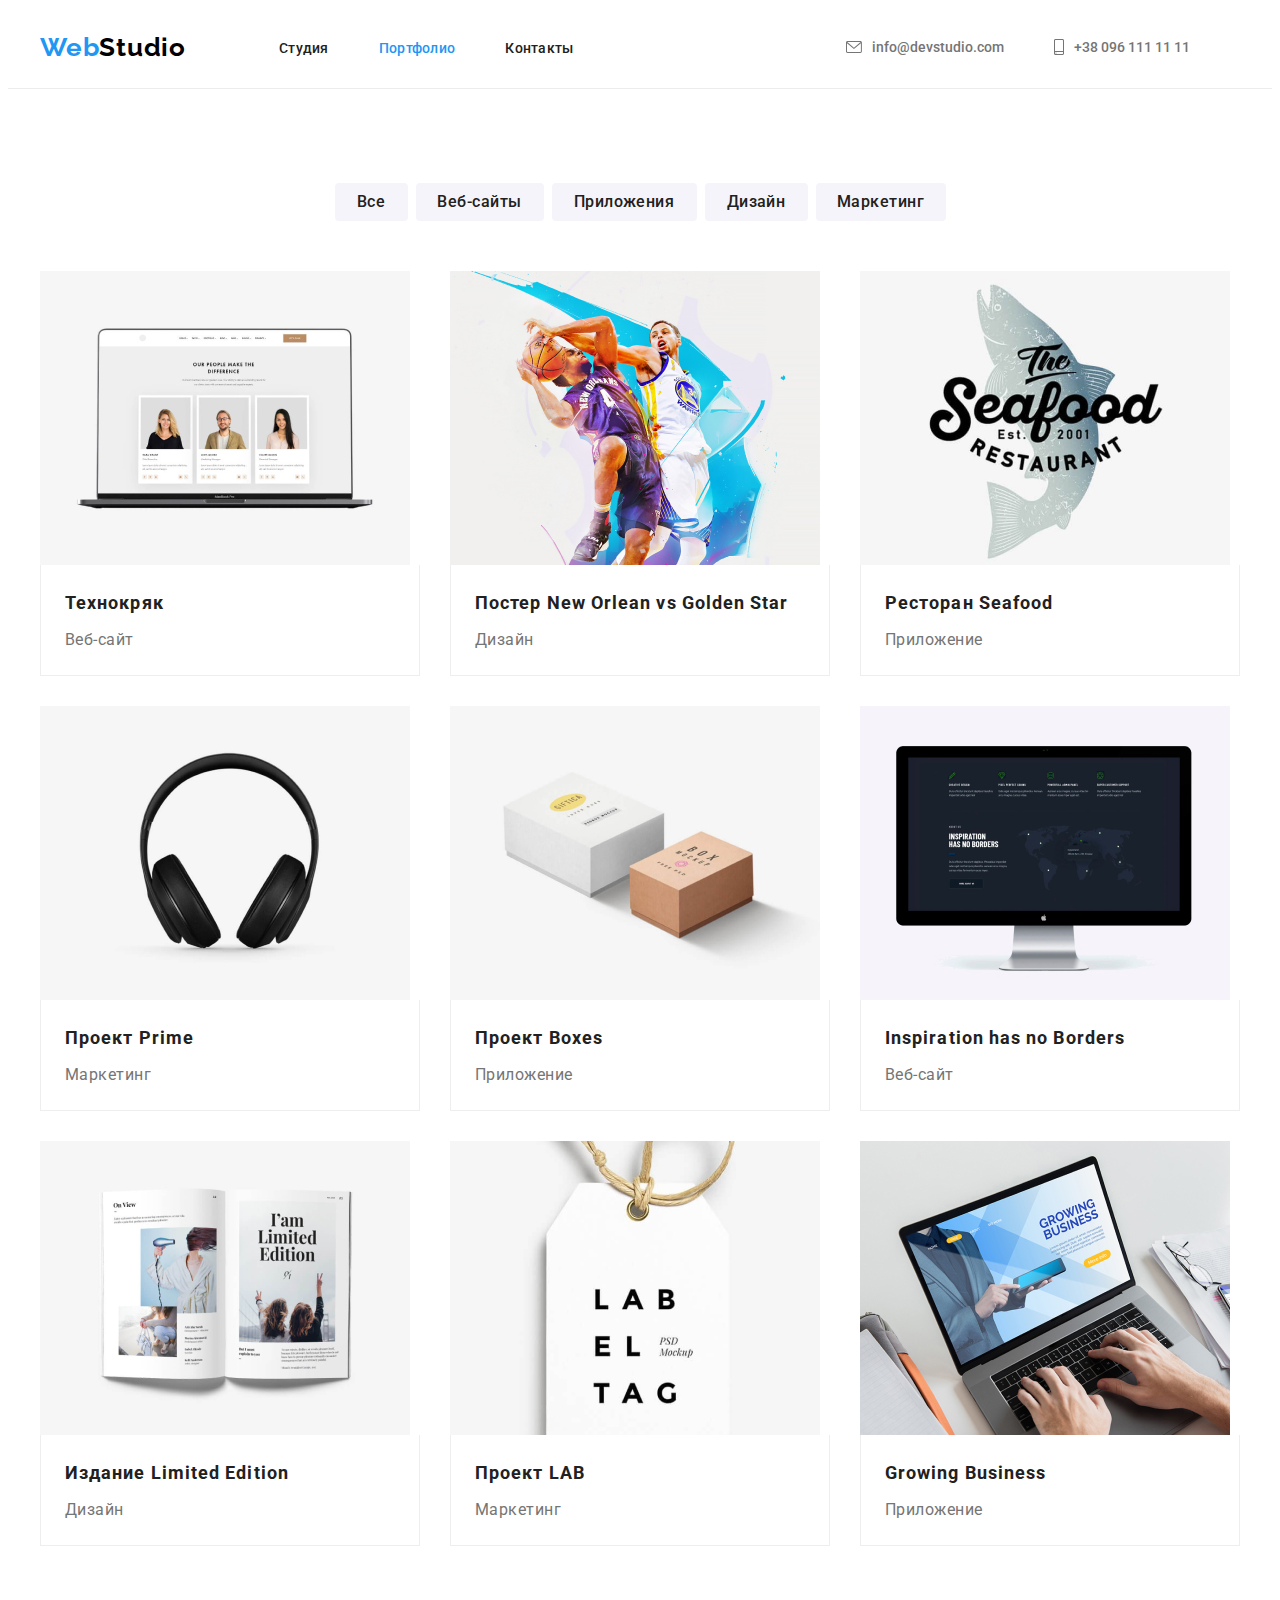
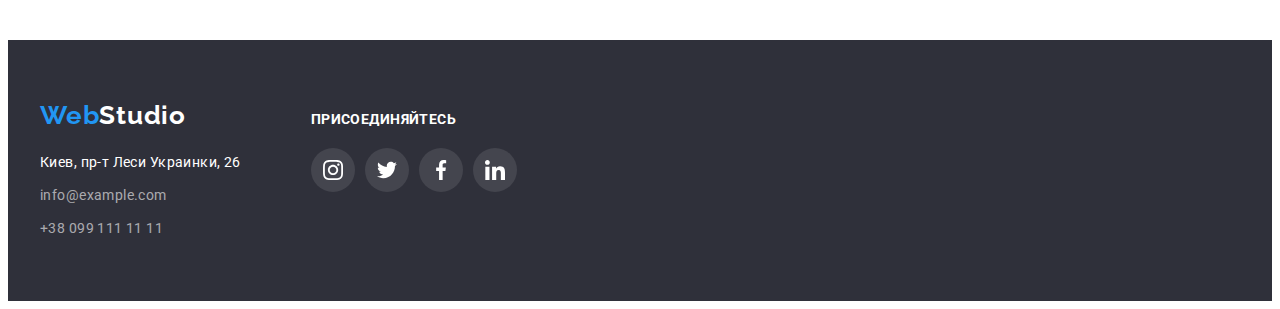
==== portfolio.html @ a83e665d "create copy" ====
<!DOCTYPE html>
<html lang="ru">

<head>
    <meta charset="UTF-8">
    <meta http-equiv="X-UA-Compatible" content="IE=edge">
    <meta name="viewport" content="width=device-width, initial-scale=1.0">
    <title>Document</title>
    <link rel="preconnect" href="https://fonts.googleapis.com">
    <link rel="preconnect" href="https://fonts.gstatic.com" crossorigin>
    <link href="https://fonts.googleapis.com/css2?family=Raleway:wght@700&family=Roboto:wght@400;500;700;900&display=swap"
        rel="stylesheet">
    <link rel="stylesheet" href="https://cdnjs.cloudflare.com/ajax/libs/modern-normalize/1.1.0/modern-normalize.min.css"
        integrity="sha512-wpPYUAdjBVSE4KJnH1VR1HeZfpl1ub8YT/NKx4PuQ5NmX2tKuGu6U/JRp5y+Y8XG2tV+wKQpNHVUX03MfMFn9Q=="
        crossorigin="anonymous" referrerpolicy="no-referrer" />
    <link rel="stylesheet" href="./css/styles.css" />
</head>

<body class="body">
    <header class="header">
        <div class="container header-container">
            <nav class="navigation">
                <a class="link logo" href="" lang="en"> <span class="second-color-logo">Web</span>Studio </a>
                <ul class="list navigation-list">
                    <li class="nv-lst"> <a class="link nav-list" href="./index.html">Студия</a></li>
                    <li class="nv-lst"> <a class="link nav-list curent" href="./portfolio.html">Портфолио</a></li>
                    <li class="nv-lst"> <a class="link nav-list" href="">Контакты</a></li>
                </ul>
            </nav>
            <ul class="list header-container">
                <li class="mail">
                    <div class="nav-link-cont">
                        <a class="link nav-contact" href="mailto:info@devstudio.com">
                            <svg class="mail-tel-svg" width="16" height="12">
                                <use href="./images/sprite.svg#icon-envelope">
                                </use>
                            </svg>
                            info@devstudio.com
                        </a>
                    </div>
                </li>
                <li class="mail">
                    <div class="nav-link-cont">
            
                        <a class="link nav-contact" href="tel:+380961111111">
                            <svg class="mail-tel-svg" width="10" height="16">
                                <use href="./images/sprite.svg#icon-smartphone"></use>
                            </svg>
                            +38 096 111 11 11
                        </a>
                    </div>
                </li>
            </ul>
        </div>
    </header>

    <main>
        <section class="section">
            <div class="container">
            <ul class="list list-buttons">
                <li class="items-button">
                    <button class="button-port" type="button">Все</button>
                </li>
                <li class="items-button">
                    <button class="button-port second-but" type="button">Веб-сайты</button>
                </li>
                <li class="items-button">
                    <button class="button-port third-but" type="button">Приложения</button>
                </li>
                <li class="items-button">
                    <button class="button-port fourth-but" type="button">Дизайн</button>
                </li>
                <li class="items-button">
                    <button class="button-port fifth-but" type="button">Маркетинг</button>
                </li>
            </ul>
            
            <ul class="list img-portfolio">
                <li class="list-pictures">
                    <a class=" link portfolio-links-card" href="">
                        <img src="./images/potfolio1.jpg" alt="фото команды технарей" width="370" height="294">
                        <div class="description-pic">
                            <h2 class="second-header-port">Технокряк</h2>
                            <p class="desc-port">Веб-сайт</p>
                        </div>
                    </a>
                    
                </li>
                <li class="list-pictures">
                    <a class=" link portfolio-links-card" href="">
                        <img src="./images/potfolio2.jpg" alt="парни баскетболисты" width="370" height="294">
                        <div class="description-pic">
                            <h2 class="second-header-port">Постер <span lang="en">New Orlean vs Golden Star</span></h2>
                            <p class="desc-port">Дизайн</p>
                        </div>
                    </a>
                    
                </li>
                <li class="list-pictures">
                    <a class=" link portfolio-links-card" href="">
                        <img src="./images/potfolio3.jpg" alt="логотип ресторана рыбы" width="370" height="294">
                        <div class="description-pic">
                            <h2 class="second-header-port">Ресторан <span lang="en">Seafood</span></h2>
                            <p class="desc-port">Приложение</p>
                        </div>
                    </a>
                </li>
                <li class="list-pictures">
                    <a class=" link portfolio-links-card" href="">
                        <img src="./images/potfolio4.jpg" alt="наушники" width="370" height="294">
                        <div class="description-pic">
                            <h2 class="second-header-port">Проект <span lang="en">Prime</span></h2>
                            <p class="desc-port">Маркетинг</p>
                        </div>
                    </a>
                </li>
                <li class="list-pictures">
                    <a class=" link portfolio-links-card" href="">
                        <img src="./images/potfolio5.jpg" alt="две коробки" width="370" height="294">
                        <div class="description-pic">
                            <h2 class="second-header-port">Проект <span lang="en">Boxes</span> </h2>
                            <p class="desc-port">Приложение</p>
                        </div>
                    </a>
                </li>
                <li class="list-pictures">
                    <a class=" link portfolio-links-card" href="">
                        <img src="./images/potfolio6.jpg" alt="монитор" width="370" height="294">
                        <div class="description-pic">
                            <h2 class="second-header-port" lang="en">Inspiration has no Borders</h2>
                            <p class="desc-port">Веб-сайт</p>
                        </div>
                    </a>
                    
                </li>
                <li class="list-pictures">
                    <a class=" link portfolio-links-card" href="">
                        <img src="./images/potfolio7.jpg" alt="развернутый журнал" width="370" height="294">
                        <div class="description-pic">
                            <h2 class="second-header-port">Издание <span lang="en">Limited Edition</span></h2>
                            <p class="desc-port">Дизайн</p>
                        </div>
                    </a>
                    
                </li>
                <li class="list-pictures">
                    <a class=" link portfolio-links-card" href="">
                        <img src="./images/potfolio8.jpg" alt="бирка" width="370" height="294">
                        <div class="description-pic">
                            <h2 class="second-header-port">Проект <span lang="en">LAB</span></h2>
                            <p class="desc-port">Маркетинг</p>
                        </div>
                    </a>
                    
                </li>
                <li class="list-pictures">
                        <a class=" link portfolio-links-card" href="">
                        <img src="./images/potfolio9.jpg" alt="процесс работы за ноутбуком" width="370" height="294">
                        <div class="description-pic">
                            <h2 class="second-header-port" lang="en">Growing Business</h2>
                            <p class="desc-port">Приложение</p>
                        </div>
                    </a>
                    
                </li>
            </ul>
            </div>
        </section>

    </main>
    <footer class="footer">
        <div class="container div-foot">
            <div class="div-address">
                <a class="link logo-foot" href="" lang="en"> <span class="second-color-logo">Web</span>Studio </a>
                <address class="foot-address">
                    <ul class="list">
                        <li class="list-foot">
                            <a class="link addressfoot" href="https://goo.gl/maps/2wUC2h2pFyBtwkor7" target="blank"
                                rel="noopener noreferrer">Киев, пр-т
                                Леси Украинки, 26</a>
                        </li>
                        <li class="list-foot">
                            <a class="link nav-contact-foot" href="mailto:info@example.com">info@example.com</a>
                        </li>
                        <li class="list-foot">
                            <a class="link nav-contact-foot" href="tel:+380991111111">+38 099 111 11 11</a>
                        </li>
                    </ul>
                </address>
            </div>
            <div class="foot-links">
                <h3 class="foot-header">присоединяйтесь</h3>
                <ul class="social list">
                    <li class="list-links">
                        <a class="social-links" href="">
                            <svg class="svg-links" width="20" height="20">
                                <use href="./images/sprite.svg#icon-instagram"></use>
                            </svg>
                        </a>
                    </li>
                    <li class="list-links">
                        <a class="social-links" href="">
                            <svg class="svg-links" width="20" height="20">
                                <use href="./images/sprite.svg#icon-twitter"></use>
                            </svg>
                        </a>
                    </li>
                    <li class="list-links">
                        <a class="social-links" href="">
                            <svg class="svg-links" width="20" height="20">
                                <use href="./images/sprite.svg#icon-facebook"></use>
                            </svg>
                        </a>
                    </li>
                    <li class="list-links">
                        <a class="social-links" href="">
                            <svg class="svg-links" width="20" height="20">
                                <use href="./images/sprite.svg#icon-linkedin"></use>
                            </svg>
                        </a>
                    </li>
                </ul>
            </div>
        </div>
    </footer>


</body>


</html>
---- css/styles.css ----
:root {
  --secondary-font-family: "Raleway", sans-serif;
  --accent-color: #2196f3;
  --color-logo:#000000;
  --main-color-text:#212121;
  --second-color-text:#757575;
  --third-color-text:#ffffff;
  --second-background-color:#2F303A;
  --third-background-color:#F5F4FA;
  --icon-colors:#AFB1B8;

}

.body {
  font-family: "Roboto", sans-serif;
  background-color: #ffffff;
}
h1,
h2,
h3,
h4,
h5,
h6,
p {
  margin-top: 0;
  margin-bottom: 0;
}

ul,
ol {
  margin-top: 0;
  margin-bottom: 0;
  padding-left: 0;
}

img {
  display: block;
}

address {
  font-style: normal;
}
/* Header styles */
.header{
  padding-top: 24px;
  padding-bottom: 25px;
  border-bottom: 1px solid #ECECEC;
}
.list {
  list-style: none;
}
.link {
  text-decoration: none;
}
.container{
  width: 1200px;
  padding-left: 15px;
  padding-right: 15px;
  margin-left: auto;
  margin-right: auto;
}
.header-container{
  display: flex;
  align-items: center;
  justify-content: space-between;
}
.navigation{
  display: flex;
  align-items: center;
}
.navigation-list{
  display: flex;
  align-items: center;
}
.logo{
  font-family: var(--secondary-font-family);
  font-weight: 700;
  font-size: 26px;
  line-height: 1.19;
  letter-spacing: 0.03em;
  color: var(--color-logo);
  margin-right: 93px;
}
.nv-lst:not(:last-child){
  margin-right: 50px;
}
.mail{
 margin-right: 50px;
}
.nav-link-cont{
  display: flex;
  align-items: center;
}
.mail-tel-svg{
  
  margin-right: 10px;
  fill:var(--second-color-text);
}

.second-color-logo{
  color: var(--accent-color);
}
.active-page{
  color: var(--accent-color);
}

.nav-list{
  font-weight: 500;
  font-size: 14px;
  line-height: 1.14;
  letter-spacing: 0.02em;
  color: var(--main-color-text);
}
.nav-list:hover,
.nav-list:focus{
  color: var(--accent-color);
}
.nav-list.curent{
  color: var(--accent-color);
}
.nav-contact{
  display: flex;
  align-items: center;
  font-weight: 500;
  font-size: 14px;
  line-height: 1.14
  letter-spacing: 0.02em;
  color: var(--second-color-text);
}
.nav-contact:hover{
  color: var(--accent-color);
}
.nav-contact:hover .mail-tel-svg{
  fill: var(--accent-color);
}


/* .nav-contact:hover,
.nav-contact:focus,
.mail-tel-svg:hover,
.mail-tel-svg:focus{
  color: var(--accent-color);
  fill: var(--accent-color);
} */

/* Main styles */
/* Hero section */
.hero-section{
  background-image: linear-gradient(
    rgba(47, 48, 58, 0.4),
    rgba(47, 48, 58, 0.4)),
    url(../images/hero.jpg);
  background-size: cover;
  max-width: 1600px;
  background-color: #C4C4C4;
  text-align: center;
  padding-top: 200px;
  padding-bottom: 200px;
  margin-left: auto;
  margin-right: auto;
}
/* .hero-section .container{
  padding-top: 200px;
  padding-bottom: 200px;
} */
.main-header{
  font-weight: 900;
  font-size: 44px;
  line-height: 1.36;
  letter-spacing: 0.06em;
  text-transform: uppercase;
  color: var(--third-color-text);
  margin-bottom: 30px;
}
.main-button{
  display: inline-block;
  min-width: 200px;
  padding: 10px 28px;
  font-weight: 700;
  font-size: 16px;
  line-height: 1.88;
  letter-spacing: 0.06em;
  cursor: pointer;
  color:var(--third-color-text);
  background-color: var(--accent-color);
  box-shadow: 0px 4px 4px rgba(0, 0, 0, 0.15);
  border-radius: 4px; 
  border: none;

}
.main-button:hover,
.main-button:focus{
  background-color:#188CE8;
}

/* first section */
.section{
  padding-top: 94px;
  padding-bottom: 94px;
}
.visually-hidden {
  position: absolute;
  width: 1px;
  height: 1px;
  margin: -1px;
  border: 0;
  padding: 0;
  white-space: nowrap;
  clip-path: inset(100%);
  clip: rect(0 0 0 0);
  overflow: hidden;
}
.first-section{
  display: flex;
  margin-top: -30px;
  margin-left: -30px;
}
.list-first-section{
  margin-top: 30px;
  margin-left: 30px;
  flex-basis: calc((100% - 120px) / 4);
}
.icon-firs-section{
  display: flex;
  justify-content: center;
  align-items: center;
  height: 120px ;
  /* padding-top: 25px;
  padding-bottom: 25px;  иправил замечания ментора - убрать падинги- задать висоту - и отцентрировать флексами*/
  margin-bottom: 30px;
  border-radius: 4px;
  background-color: var(--third-background-color);
}
.our-icons{
  width: 70px;
  height: 70px;
}

/* .list-first-section:not(:last-child){
  margin-right: 30px;
} */

.trird-title{
  font-weight: 700;
  font-size: 14px;
  line-height: 1.14;
  letter-spacing: 0.03em;
  text-transform: uppercase;
  color: var(--main-color-text);
  margin-bottom: 10px;
}

.desc-advantage{
  font-size: 14px;
  line-height: 1.71;
  letter-spacing: 0.03em;
  color: var(--second-color-text)
}
/* second section */
.second.section{
  padding-top: 0px;
}
.second-header{
  font-weight: 700;
  font-size: 36px;
  line-height: 1.17;
  text-align: center;
  letter-spacing: 0.03em;
  color: var(--main-color-text);
  margin-bottom: 50px;
}
.ul-second-section{
  display: flex;
  justify-content: space-between;
}
.list-second-section{
  flex-basis: calc((100% - 90px) / 3);
}
/* section - OUR team */
.our-team{
  background-color: var(--third-background-color);
}
.team-list{
  display: flex;
  flex-wrap: wrap;
  margin-left: -30px;
  margin-top: -30px;
}

.team{
  font-weight: 500;
  font-size: 16px;
  line-height: 1.19;
  text-align: center;
  letter-spacing: 0.03em;
  color: var(--main-color-text);
  margin-bottom: 10px;
}

.team-profesion{
  font-weight: 400;
  font-size: 16px;
  line-height: 1.19;
  text-align: center;
  letter-spacing: 0.03em;
  color:var(--second-color-text);
  margin-bottom: 16px;
}
.card-member{
  background-color:#ffffff;
  flex-basis: calc((100% - 120px) / 4);
  margin-left: 30px;
  margin-top: 30px;
  box-shadow: 0px 1px 3px rgba(0, 0, 0, 0.12), 0px 1px 1px rgba(0, 0, 0, 0.14), 0px 2px 1px rgba(0, 0, 0, 0.2);
  border-radius: 0px 0px 4px 4px;
  
}
.members-of-team{
  padding: 30px 32px 30px 32px;

}
.social{
  display: flex;
  justify-content: space-between;
}
.svg-links{
  fill: var(--icon-colors);
}
.social-links{
  display: flex;
  align-items: center;
  justify-content: center;
  width: 44px;
  height: 44px;                 
  border-radius: 50%;
  }

  .social-links:hover .svg-links,
  .social-links:focus .svg-links{
    fill: var(--third-color-text);
  }
  .social-links:hover,
  .social-links:focus{
    background-color: var(--accent-color);
  }
/* our clients */
.clients-link{
  display: flex;
  align-items: center;
  justify-content: center;
  width: 170px;
  height: 92px;    
  border: 1px solid;             
  border-radius: 4px;
  color: var(--icon-colors);
}
.icon-clients{
  fill: var(--icon-colors);
}
.clients-link:hover .icon-clients,
.clients-link:focus .icon-clients{
  fill: var(--accent-color);
  }
.clients-link:focus,
.clients-link:hover{
  border-color: var(--accent-color);
} 
.list-clients{
  display: flex;
  flex-wrap: wrap;
  margin-left: -30px;
  margin-top: -30px;
} 
.clients{
  flex-basis: calc((100% - 1020px) / 6);
  margin-left: 30px;
  margin-top: 30px;
}
/* .list-clients .clients:not(:last-child){
  margin-right: 30px;
} */


/* footer styles */
.footer{
  background-color: var(--second-background-color);
  padding-top: 60px;
  padding-bottom: 60px;
}

.nav-contact-foot{
  font-style: normal;
  font-weight: 400;
  font-size: 14px;
  line-height: 1.71;
  letter-spacing: 0.03em;
  color: rgba(255, 255, 255, 0.6);

}
.addressfoot{
  font-family: 400;
  font-size: 14px;
  line-height: 1.71;
  letter-spacing: 0.03em;
  color: var(--third-color-text);
  
}
.addressfoot:hover,
.addressfoot:focus,
.nav-contact-foot:hover,
.nav-contact-foot:focus{
  color: var(--accent-color);
}
.list-foot{
  display: block;
}

.list .list-foot:not(:last-child){
  margin-bottom: 9px;
}

.logo-foot{
  font-family: var(--secondary-font-family);
  font-weight: 700;
  font-size: 26px;
  line-height: 1.19;
  letter-spacing: 0.03em;
  color: var(--third-color-text);
  display: block;
  margin-bottom: 20px;
}
.foot-header{
  margin-bottom: 20px;
  font-weight: 700;
  font-size: 14px;
  line-height: 1.14;
  letter-spacing: 0.03em;
  text-transform: uppercase;
  color: var(--third-color-text);
}
.foot-links{
  padding-top: 12px;
}
.foot-links .svg-links{
  fill:var(--third-color-text)
}
.foot-links .social-links{
  background-color: rgba(255, 255, 255, 10%);
 
}
.foot-links .list-links:not(:last-child){
  margin-right: 10px;
}
.foot-links .social-links:hover,
.foot-links .social-links:focus{
  background-color: var(--accent-color);
}
.div-foot{
  display: flex;
}
.div-address{
  margin-right: 70px;
}



/* Styles Porfolio */
/* styles list of bottons */
.list-buttons{
  display: flex;
  justify-content: center;
  margin-bottom: 50px;
}
.list-buttons .items-button + .items-button{
  margin-left: 8px;
}
.button-port{
  font-family: inherit;
  font-weight: 500;
  font-size: 16px;
  line-height: 1.63;
  text-align: center;
  letter-spacing: 0.03em;
  min-width: 73px;
  border: none;
  border-radius: 4px;
  cursor: pointer;
  color: var(--main-color-text);
  background-color: var(--third-background-color);
  padding: 6px 20px;
 }
.button-port:hover,
.button-port:focus{
 box-shadow: 0px 2px 2px rgba(0, 0, 0, 0.12), 
 0px 1px 2px rgba(0, 0, 0, 0.08), 
 0px 3px 1px rgba(0, 0, 0, 0.1);
} 
.second-but{
min-width: 128px;
}
.third-but{
min-width: 145px;
}
.fourth-but{
min-width: 103px;
}
.fifth-but{
min-width: 130px;
}

.button-port:hover,
.button-port:focus{
  color: var(--third-color-text);
  background-color: var(--accent-color);
}
/* styles list of pictures */
.img-portfolio{
  display: flex;
  flex-wrap: wrap;
  margin-top: -30px;
  margin-left: -30px;
}
.list-pictures{
  margin-top: 30px;
  margin-left: 30px;
  flex-basis: calc((100% - 90px) / 3);
}
.portfolio-links-card{
  display: block;
}
.portfolio-links-card:hover,
.portfolio-links-card:focus{
  box-shadow: 1px 4px 6px rgba(0, 0, 0, 0.16),
  0 4px 4px rgba(0, 0, 0, 0.06),
  0 1px 1px rgba(0, 0, 0, 0.12);
}
.description-pic{
  border: 1px solid #EEEEEE;
  border-top: none;
  padding: 20px 24px;

}
.second-header-port{
  font-weight: 700;
  font-size: 18px;
  line-height: 2;
  letter-spacing: 0.06em;
  color: var(--main-color-text);
  margin-bottom: 4px;
}
.desc-port{
  font-weight: 400;
  font-size: 16px;
  line-height: 1.88;
  letter-spacing: 0.03em;
  color: var(--second-color-text);
}

/* Пробы */
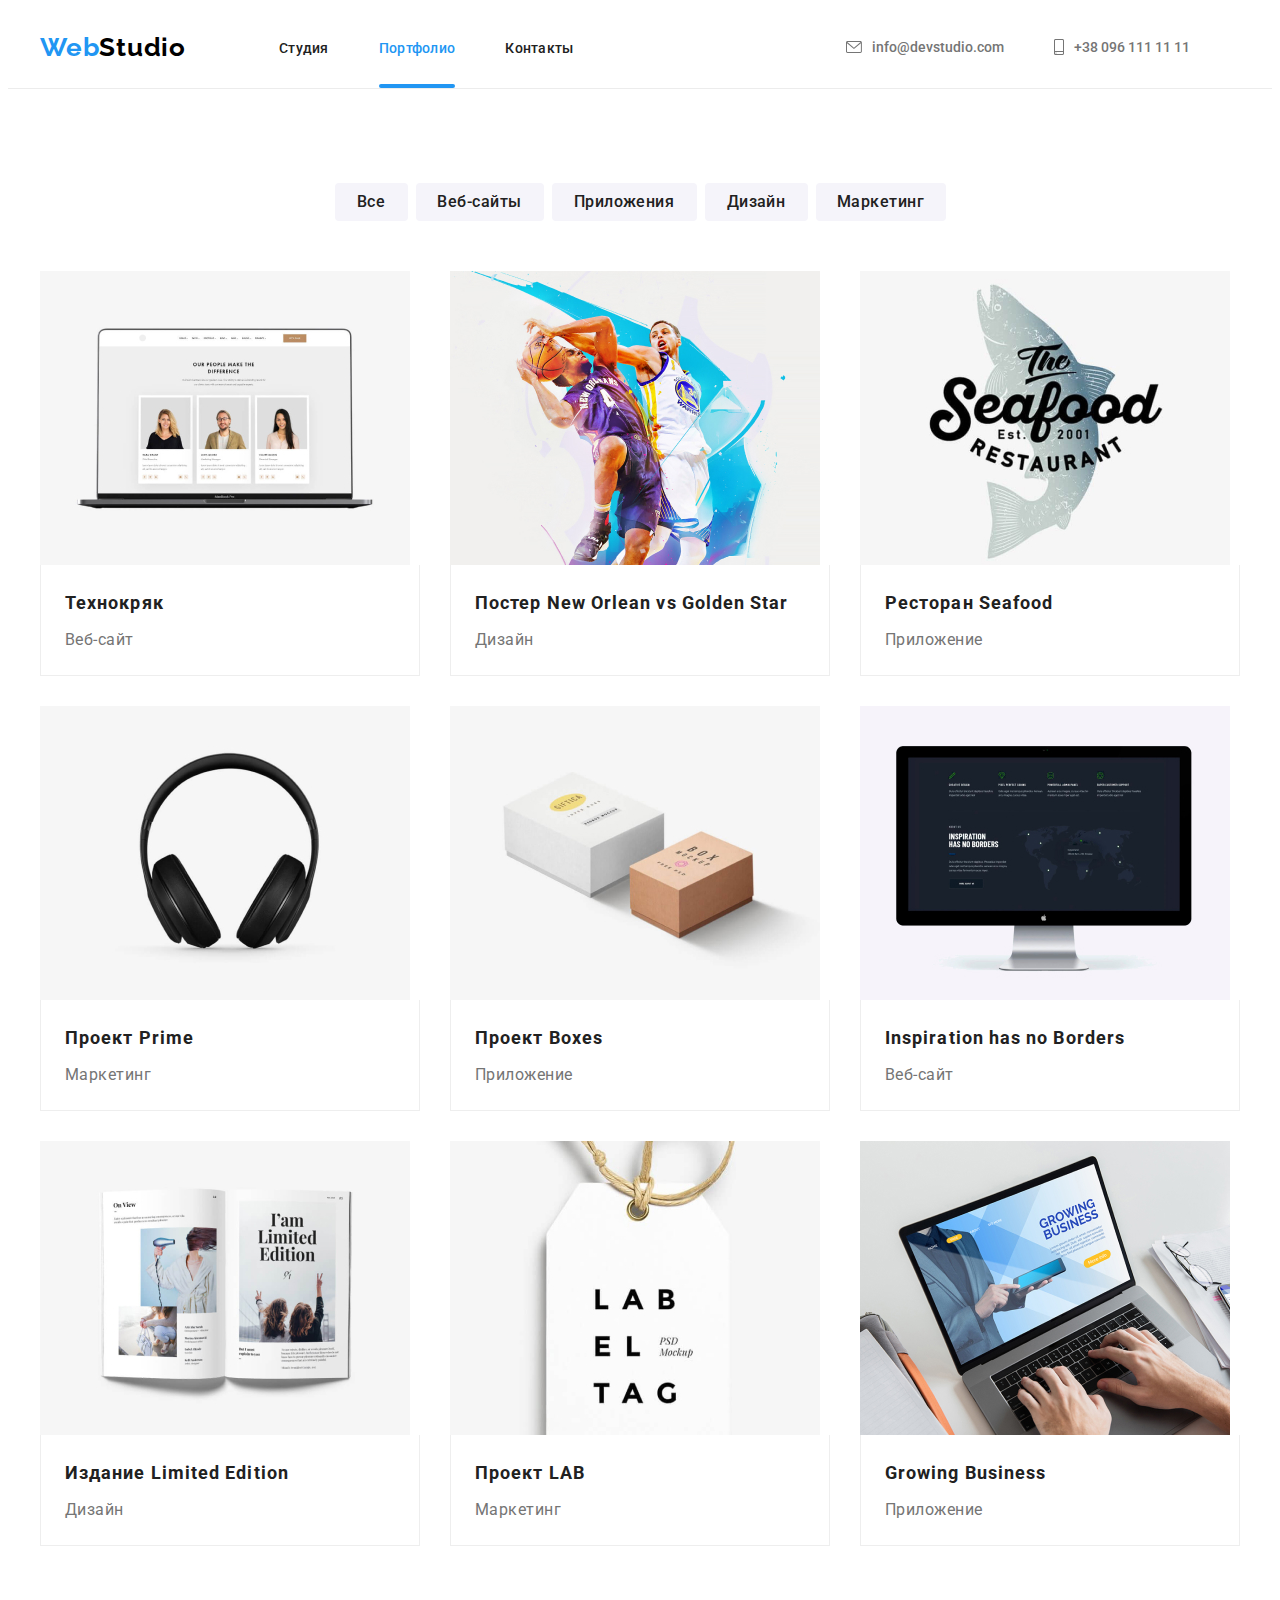
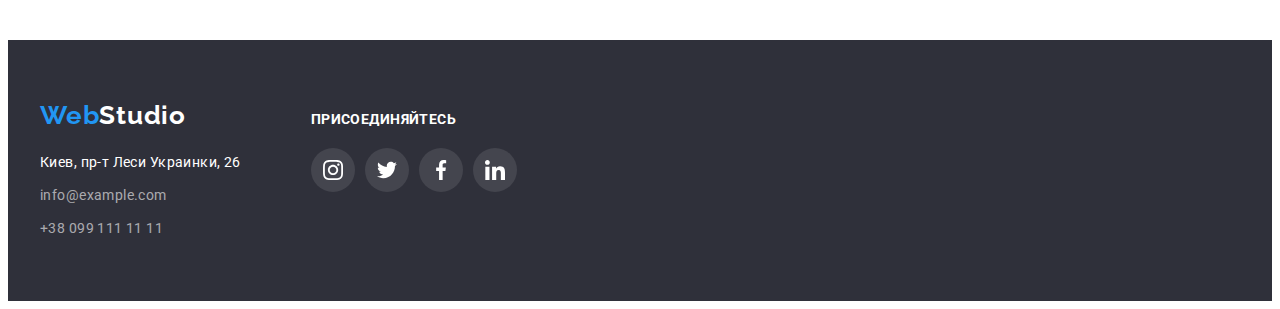
==== commit c233334a: "add line after curent page" ====
--- a/portfolio.html
+++ b/portfolio.html
@@ -22,9 +22,15 @@
             <nav class="navigation">
                 <a class="link logo" href="" lang="en"> <span class="second-color-logo">Web</span>Studio </a>
                 <ul class="list navigation-list">
-                    <li class="nv-lst"> <a class="link nav-list" href="./index.html">Студия</a></li>
-                    <li class="nv-lst"> <a class="link nav-list curent" href="./portfolio.html">Портфолио</a></li>
-                    <li class="nv-lst"> <a class="link nav-list" href="">Контакты</a></li>
+                    <li class="nv-lst"> 
+                        <a class="link nav-list" href="./index.html">Студия</a>
+                    </li>
+                    <li class="nv-lst">
+                        <a class="link nav-list curent" href="./portfolio.html">Портфолио</a>
+                        </li>
+                    <li class="nv-lst">
+                        <a class="link nav-list" href="">Контакты</a>
+                        </li>
                 </ul>
             </nav>
             <ul class="list header-container">
@@ -78,17 +84,31 @@
             <ul class="list img-portfolio">
                 <li class="list-pictures">
                     <a class=" link portfolio-links-card" href="">
-                        <img src="./images/potfolio1.jpg" alt="фото команды технарей" width="370" height="294">
+                        <div class="card-overlay">
+                            <img src="./images/potfolio1.jpg" alt="фото команды технарей" width="370" height="294">
+                            <p class="overlay-portfolio">Ресурс предлагает комплексные предложения с разным уровнем функционала и сервисов. Все это
+                                позволит посетителю получить
+                                исчерпывающие сведения о компании или частном лице.
+                            </p>
+                        </div>
                         <div class="description-pic">
                             <h2 class="second-header-port">Технокряк</h2>
                             <p class="desc-port">Веб-сайт</p>
                         </div>
-                    </a>
-                    
-                </li>
-                <li class="list-pictures">
-                    <a class=" link portfolio-links-card" href="">
-                        <img src="./images/potfolio2.jpg" alt="парни баскетболисты" width="370" height="294">
+                        
+                    </a>
+                    
+                </li>
+                <li class="list-pictures">
+                    <a class=" link portfolio-links-card" href="">
+                        <div class="card-overlay">
+                            <img src="./images/potfolio2.jpg" alt="парни баскетболисты" width="370" height="294">
+                            <p class="overlay-portfolio">Ресурс предлагает комплексные предложения с разным уровнем функционала и сервисов. Все
+                                это
+                                позволит посетителю получить
+                                исчерпывающие сведения о компании или частном лице.
+                            </p>
+                        </div>
                         <div class="description-pic">
                             <h2 class="second-header-port">Постер <span lang="en">New Orlean vs Golden Star</span></h2>
                             <p class="desc-port">Дизайн</p>
@@ -98,7 +118,14 @@
                 </li>
                 <li class="list-pictures">
                     <a class=" link portfolio-links-card" href="">
-                        <img src="./images/potfolio3.jpg" alt="логотип ресторана рыбы" width="370" height="294">
+                        <div class="card-overlay">
+                            <img src="./images/potfolio3.jpg" alt="логотип ресторана рыбы" width="370" height="294">
+                            <p class="overlay-portfolio">Ресурс предлагает комплексные предложения с разным уровнем функционала и сервисов. Все
+                                это
+                                позволит посетителю получить
+                                исчерпывающие сведения о компании или частном лице.
+                            </p>
+                        </div>
                         <div class="description-pic">
                             <h2 class="second-header-port">Ресторан <span lang="en">Seafood</span></h2>
                             <p class="desc-port">Приложение</p>
@@ -107,7 +134,11 @@
                 </li>
                 <li class="list-pictures">
                     <a class=" link portfolio-links-card" href="">
-                        <img src="./images/potfolio4.jpg" alt="наушники" width="370" height="294">
+                        <div class="card-overlay">
+                            <img src="./images/potfolio4.jpg" alt="наушники" width="370" height="294">
+                            <p class="overlay-portfolio"> Ресурс предлагает комплексные предложения с разным уровнем функционала и сервисов. Все это позволит посетителю получить исчерпывающие сведения о компании или частном лице.
+                            </p>
+                        </div>
                         <div class="description-pic">
                             <h2 class="second-header-port">Проект <span lang="en">Prime</span></h2>
                             <p class="desc-port">Маркетинг</p>
@@ -116,7 +147,11 @@
                 </li>
                 <li class="list-pictures">
                     <a class=" link portfolio-links-card" href="">
-                        <img src="./images/potfolio5.jpg" alt="две коробки" width="370" height="294">
+                        <div class="card-overlay">
+                            <img src="./images/potfolio5.jpg" alt="две коробки" width="370" height="294">
+                            <p class="overlay-portfolio"> Ресурс предлагает комплексные предложения с разным уровнем функционала и сервисов. Все это позволит посетителю получить исчерпывающие сведения о компании или частном лице.
+                            </p>
+                        </div>
                         <div class="description-pic">
                             <h2 class="second-header-port">Проект <span lang="en">Boxes</span> </h2>
                             <p class="desc-port">Приложение</p>
@@ -125,7 +160,12 @@
                 </li>
                 <li class="list-pictures">
                     <a class=" link portfolio-links-card" href="">
-                        <img src="./images/potfolio6.jpg" alt="монитор" width="370" height="294">
+                        <div class="card-overlay">
+                            <img src="./images/potfolio6.jpg" alt="монитор" width="370" height="294">
+                            <p class="overlay-portfolio"> 
+                                Ресурс предлагает комплексные предложения с разным уровнем функционала и сервисов. Все это позволит посетителю получить исчерпывающие сведения о компании или частном лице.
+                            </p>
+                        </div>
                         <div class="description-pic">
                             <h2 class="second-header-port" lang="en">Inspiration has no Borders</h2>
                             <p class="desc-port">Веб-сайт</p>
@@ -135,7 +175,11 @@
                 </li>
                 <li class="list-pictures">
                     <a class=" link portfolio-links-card" href="">
-                        <img src="./images/potfolio7.jpg" alt="развернутый журнал" width="370" height="294">
+                        <div class="card-overlay">
+                            <img src="./images/potfolio7.jpg" alt="развернутый журнал" width="370" height="294">
+                            <p class="overlay-portfolio">Ресурс предлагает комплексные предложения с разным уровнем функционала и сервисов. Все это позволит посетителю получить исчерпывающие сведения о компании или частном лице.
+                            </p>
+                        </div>
                         <div class="description-pic">
                             <h2 class="second-header-port">Издание <span lang="en">Limited Edition</span></h2>
                             <p class="desc-port">Дизайн</p>
@@ -145,7 +189,11 @@
                 </li>
                 <li class="list-pictures">
                     <a class=" link portfolio-links-card" href="">
-                        <img src="./images/potfolio8.jpg" alt="бирка" width="370" height="294">
+                        <div class="card-overlay">
+                            <img src="./images/potfolio8.jpg" alt="бирка" width="370" height="294">
+                            <p class="overlay-portfolio"> Ресурс предлагает комплексные предложения с разным уровнем функционала и сервисов. Все это позволит посетителю получить исчерпывающие сведения о компании или частном лице.
+                            </p>
+                        </div>
                         <div class="description-pic">
                             <h2 class="second-header-port">Проект <span lang="en">LAB</span></h2>
                             <p class="desc-port">Маркетинг</p>
@@ -154,8 +202,12 @@
                     
                 </li>
                 <li class="list-pictures">
-                        <a class=" link portfolio-links-card" href="">
-                        <img src="./images/potfolio9.jpg" alt="процесс работы за ноутбуком" width="370" height="294">
+                    <a class=" link portfolio-links-card" href="">
+                        <div class="card-overlay">
+                            <img src="./images/potfolio9.jpg" alt="процесс работы за ноутбуком" width="370" height="294">
+                            <p class="overlay-portfolio">Ресурс предлагает комплексные предложения с разным уровнем функционала и сервисов. Все это позволит посетителю получить исчерпывающие сведения о компании или частном лице.
+                            </p>
+                        </div>
                         <div class="description-pic">
                             <h2 class="second-header-port" lang="en">Growing Business</h2>
                             <p class="desc-port">Приложение</p>
--- a/css/styles.css
+++ b/css/styles.css
@@ -95,6 +95,7 @@
   
   margin-right: 10px;
   fill:var(--second-color-text);
+  transition: fill 250ms cubic-bezier(0.4, 0, 0.2, 1);
 }
 
 .second-color-logo{
@@ -105,16 +106,29 @@
 }
 
 .nav-list{
+  position: relative;
   font-weight: 500;
   font-size: 14px;
   line-height: 1.14;
   letter-spacing: 0.02em;
   color: var(--main-color-text);
+  transition: color 250ms cubic-bezier(0.4, 0, 0.2, 1);
 }
 .nav-list:hover,
 .nav-list:focus{
   color: var(--accent-color);
 }
+.curent::after{
+  position: absolute;
+  content: "";
+  left: 0;
+  bottom:-32px;
+  display: block;
+  width: 100%;
+  height: 4px;
+  border-radius:2px;
+  background-color: var(--accent-color);
+}
 .nav-list.curent{
   color: var(--accent-color);
 }
@@ -126,6 +140,7 @@
   line-height: 1.14
   letter-spacing: 0.02em;
   color: var(--second-color-text);
+  transition: color 250ms cubic-bezier(0.4, 0, 0.2, 1);
 }
 .nav-contact:hover{
   color: var(--accent-color);
@@ -133,17 +148,6 @@
 .nav-contact:hover .mail-tel-svg{
   fill: var(--accent-color);
 }
-
-
-/* .nav-contact:hover,
-.nav-contact:focus,
-.mail-tel-svg:hover,
-.mail-tel-svg:focus{
-  color: var(--accent-color);
-  fill: var(--accent-color);
-} */
-
-/* Main styles */
 /* Hero section */
 .hero-section{
   background-image: linear-gradient(
@@ -159,10 +163,6 @@
   margin-left: auto;
   margin-right: auto;
 }
-/* .hero-section .container{
-  padding-top: 200px;
-  padding-bottom: 200px;
-} */
 .main-header{
   font-weight: 900;
   font-size: 44px;
@@ -186,7 +186,7 @@
   box-shadow: 0px 4px 4px rgba(0, 0, 0, 0.15);
   border-radius: 4px; 
   border: none;
-
+  transitionn: background-color 250ms cubic-bezier(0.4, 0, 0.2, 1);
 }
 .main-button:hover,
 .main-button:focus{
@@ -275,6 +275,23 @@
 }
 .list-second-section{
   flex-basis: calc((100% - 90px) / 3);
+  position: relative;
+}
+.text-overlay {
+  position: absolute;
+  bottom: 0;
+  height: 70px;
+  width: 100%;
+  padding-top: 27px;
+  padding-bottom: 27px;
+  font-weight: 700;
+  font-size: 14px;
+  line-height: 1.14;
+  letter-spacing: 0.03em;
+  text-align: center;
+  text-transform: uppercase;
+  color: var(--third-color-text);
+  background-color: rgba(47, 48, 58, 0.8) ;
 }
 /* section - OUR team */
 .our-team{
@@ -325,6 +342,7 @@
 }
 .svg-links{
   fill: var(--icon-colors);
+  transition: fill 250ms cubic-bezier(0.4, 0, 0.2, 1);
 }
 .social-links{
   display: flex;
@@ -333,6 +351,7 @@
   width: 44px;
   height: 44px;                 
   border-radius: 50%;
+  transition: background-color 250ms cubic-bezier(0.4, 0, 0.2, 1);
   }
 
   .social-links:hover .svg-links,
@@ -353,9 +372,11 @@
   border: 1px solid;             
   border-radius: 4px;
   color: var(--icon-colors);
+  transition: border-color 250ms cubic-bezier(0.4, 0, 0.2, 1);
 }
 .icon-clients{
   fill: var(--icon-colors);
+  transition: fill 250ms cubic-bezier(0.4, 0, 0.2, 1);
 }
 .clients-link:hover .icon-clients,
 .clients-link:focus .icon-clients{
@@ -395,6 +416,7 @@
   line-height: 1.71;
   letter-spacing: 0.03em;
   color: rgba(255, 255, 255, 0.6);
+  transition: color 250ms cubic-bezier(0.4, 0, 0.2, 1);
 
 }
 .addressfoot{
@@ -403,6 +425,7 @@
   line-height: 1.71;
   letter-spacing: 0.03em;
   color: var(--third-color-text);
+  transition: color 250ms cubic-bezier(0.4, 0, 0.2, 1);
   
 }
 .addressfoot:hover,
@@ -446,7 +469,7 @@
 }
 .foot-links .social-links{
   background-color: rgba(255, 255, 255, 10%);
- 
+  transition: background-color 250ms cubic-bezier(0.4, 0, 0.2, 1);
 }
 .foot-links .list-links:not(:last-child){
   margin-right: 10px;
@@ -460,6 +483,49 @@
 }
 .div-address{
   margin-right: 70px;
+}
+/* modal window */
+
+.backdrop {
+  position: fixed;
+  top: 0;
+  left: 0;
+  width: 100vw;
+  height: 100vh;
+  background-color: rgba(0, 0, 0, 0.2);
+  transition: opacity 250ms cubic-bezier(0.4, 0, 0.2, 1), visibility 250ms cubic-bezier(0.4, 0, 0.2, 1);
+
+
+}
+.modalwindow {
+  position: absolute;
+  top: 50%;
+  left: 50%;
+  transform: translate(-50%, -50%);
+  width: 528px;
+  height: 581px;
+  background-color: var(--third-color-text);
+  
+}
+.modal-close-btn {
+  position: absolute;
+  display: flex;
+  justify-content: center;
+  align-items: center;
+  top: 8px;
+  right: 8px;
+  width: 30px;
+  height: 30px;
+  border-radius: 50%;
+  border: 1px solid rgba(0, 0, 0, 0.1);
+  background-color:transparent;
+  padding: 0;
+  cursor: pointer;
+}
+.backdrop.is-hidden {
+  opacity: 0;
+  visibility: hidden;
+  pointer-events: none;
 }
 
 
@@ -488,12 +554,15 @@
   color: var(--main-color-text);
   background-color: var(--third-background-color);
   padding: 6px 20px;
- }
+  transition: box-shadow 250ms cubic-bezier(0.4, 0, 0.2, 1), color 250ms cubic-bezier(0.4, 0, 0.2, 1), background-color 250ms cubic-bezier(0.4, 0, 0.2, 1);
+}
 .button-port:hover,
 .button-port:focus{
- box-shadow: 0px 2px 2px rgba(0, 0, 0, 0.12), 
- 0px 1px 2px rgba(0, 0, 0, 0.08), 
- 0px 3px 1px rgba(0, 0, 0, 0.1);
+  box-shadow: 0px 2px 2px rgba(0, 0, 0, 0.12), 
+  0px 1px 2px rgba(0, 0, 0, 0.08), 
+  0px 3px 1px rgba(0, 0, 0, 0.1);
+  color: var(--third-color-text);
+  background-color: var(--accent-color);
 } 
 .second-but{
 min-width: 128px;
@@ -506,12 +575,6 @@
 }
 .fifth-but{
 min-width: 130px;
-}
-
-.button-port:hover,
-.button-port:focus{
-  color: var(--third-color-text);
-  background-color: var(--accent-color);
 }
 /* styles list of pictures */
 .img-portfolio{
@@ -527,6 +590,7 @@
 }
 .portfolio-links-card{
   display: block;
+  transition: box-shadow 250ms cubic-bezier(0.4, 0, 0.2, 1);
 }
 .portfolio-links-card:hover,
 .portfolio-links-card:focus{
@@ -555,5 +619,29 @@
   letter-spacing: 0.03em;
   color: var(--second-color-text);
 }
+.card-overlay {
+  position: relative;
+  overflow: hidden;
+}
+.overlay-portfolio {
+  position: absolute;
+  top: 0;
+  left: 0;
+  height: 100%;
+  width: 100%;
+  padding: 63px 24px;
+  font-size: 18px;
+  line-height: 1.55;
+  letter-spacing: 0.03em;
+  color: var(--third-color-text);
+  background-color: rgba(33, 150, 243, 0.9);
+  overflow: auto;
+  transform: translateY(100%);
+  transition: transform 250ms cubic-bezier(0.4, 0, 0.2, 1);
+}
+.portfolio-links-card:hover .overlay-portfolio,
+.portfolio-links-card:focus .overlay-portfolio {
+  transform: translateY(0%);
+}
 
 /* Пробы */
